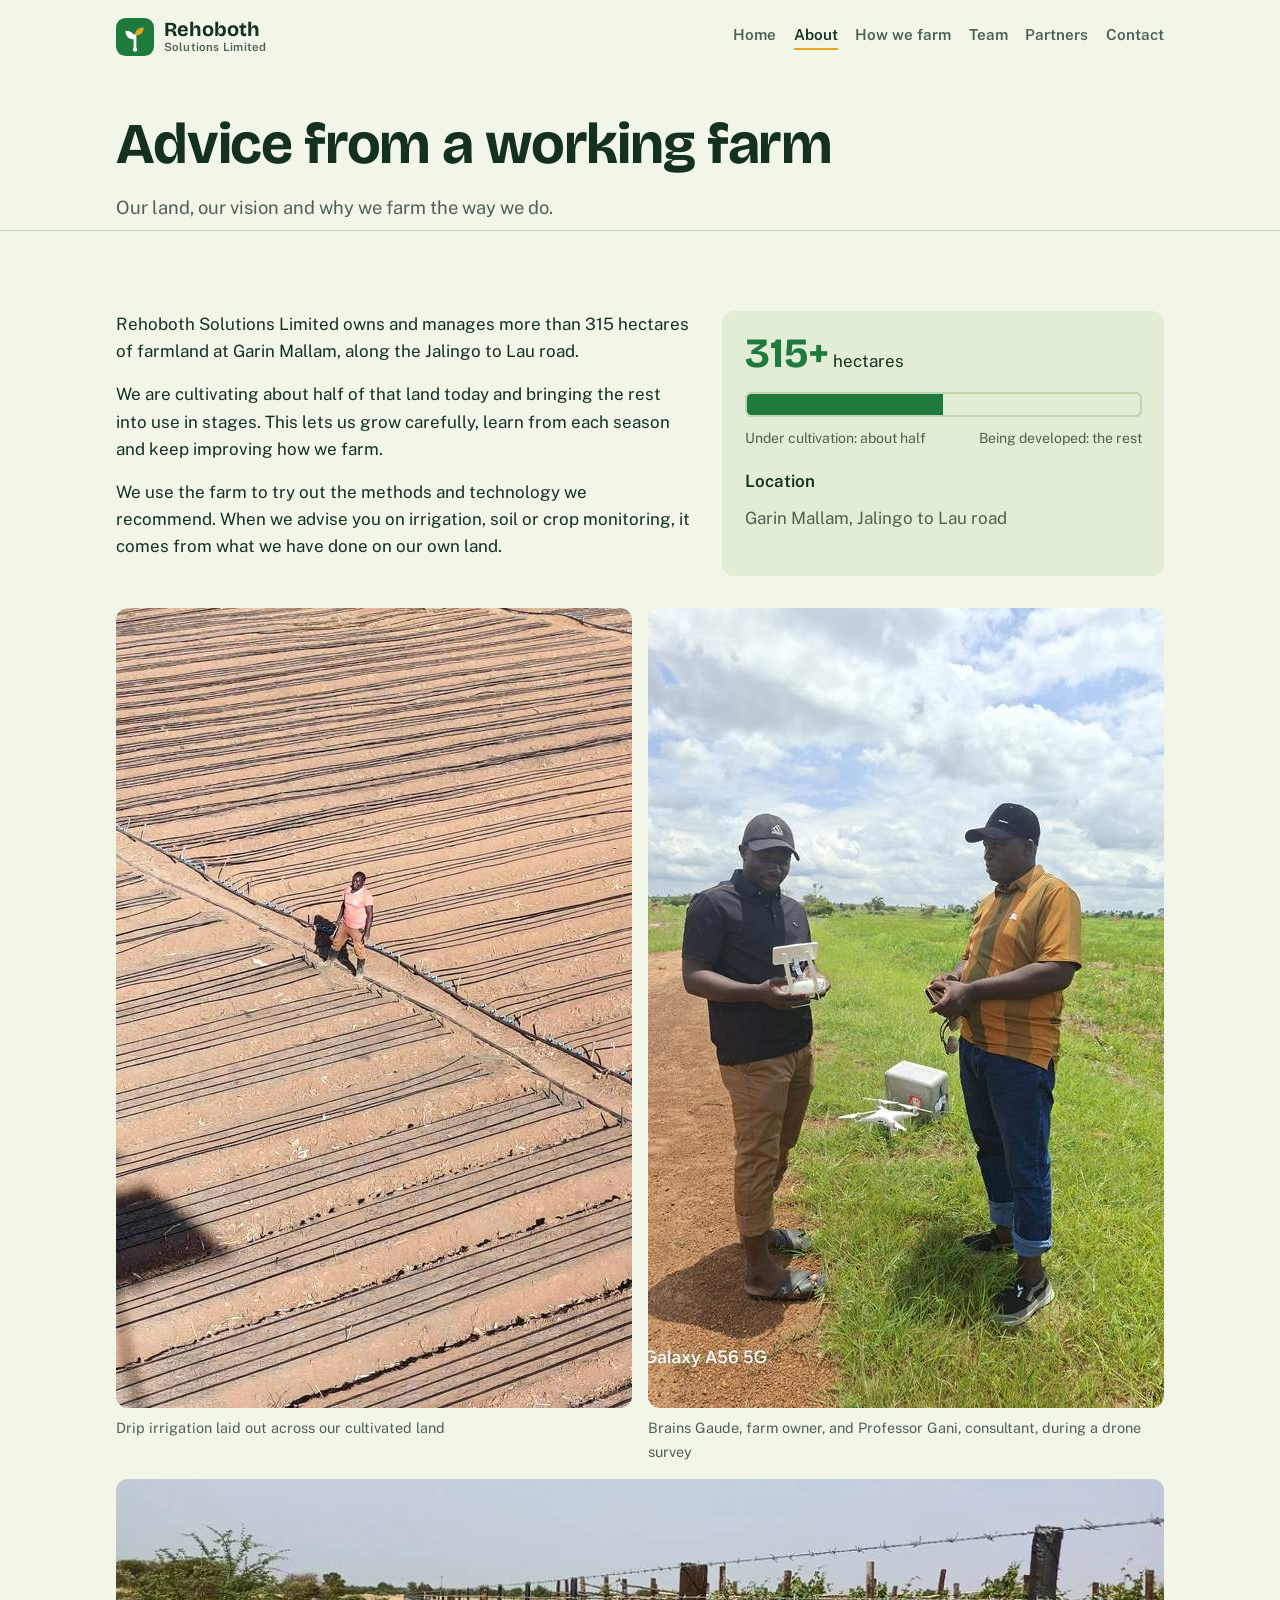
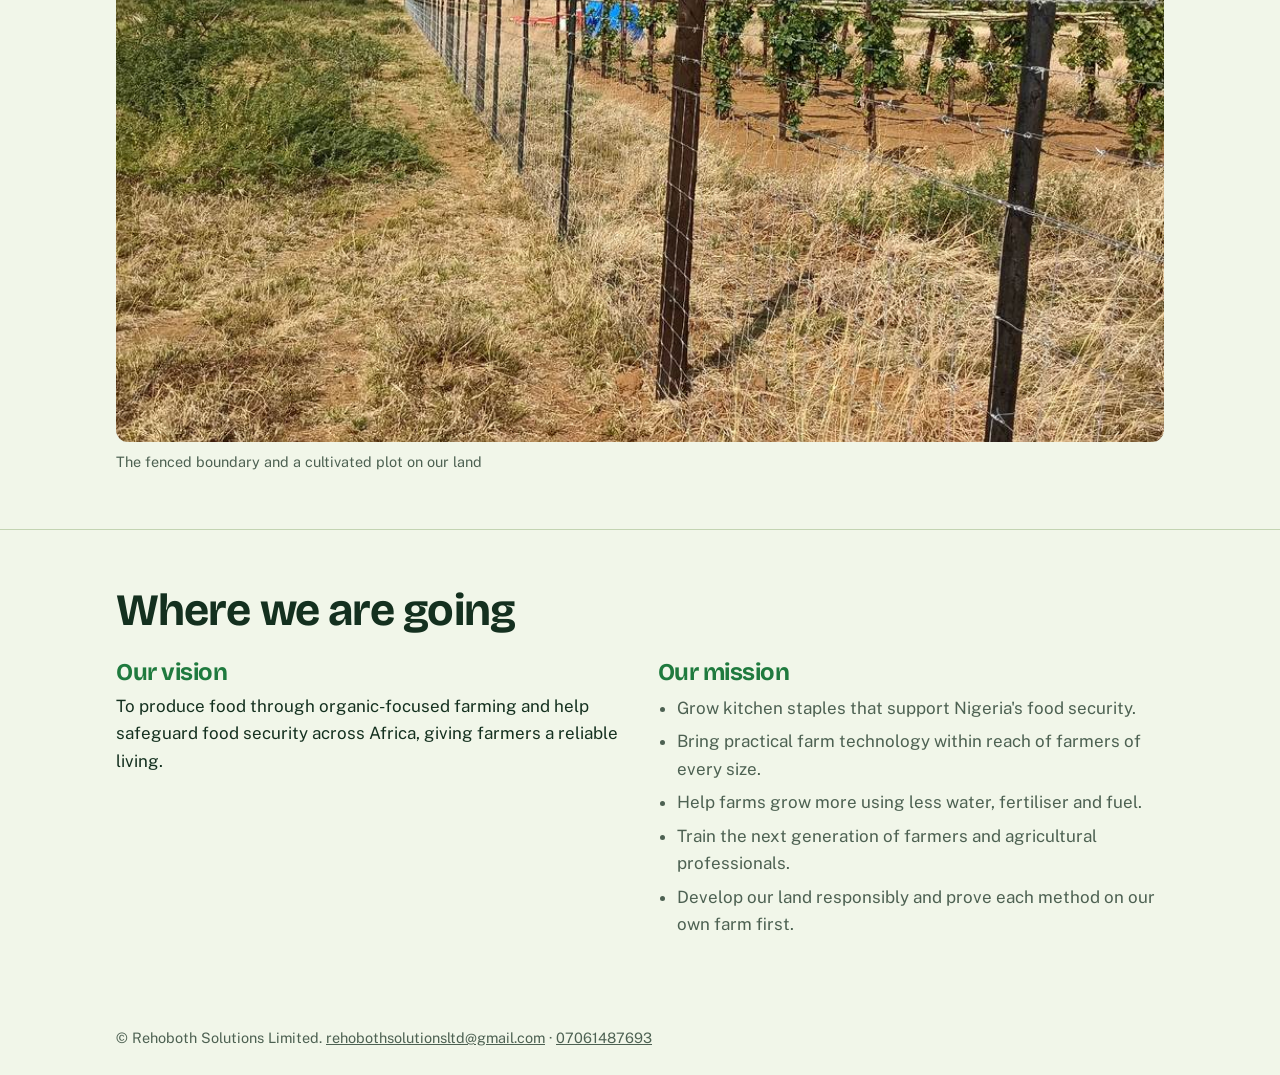
==== about.html @ 2851fd70 "Add files via upload" ====
<!DOCTYPE html>
<html lang="en">
<head>
<meta charset="utf-8">
<meta name="viewport" content="width=device-width, initial-scale=1, viewport-fit=cover">
<title>About | Rehoboth Solutions Limited</title>
<meta name="description" content="Our 315-hectare farm at Garin Mallam, Jalingo to Lau road, plus our vision and mission.">
<link rel="icon" href="images/favicon.svg" type="image/svg+xml">
<link rel="preconnect" href="https://fonts.googleapis.com">
<link rel="preconnect" href="https://fonts.gstatic.com" crossorigin>
<link href="https://fonts.googleapis.com/css2?family=Bricolage+Grotesque:wght@500;700&family=Public+Sans:wght@400;600&display=swap" rel="stylesheet">
<link rel="stylesheet" href="css/styles.css">
</head>
<body>
<div class="wrap"><header><a class="logo" href="index.html" aria-label="Rehoboth Solutions Limited home"><img src="images/logo.svg" width="38" height="38" alt=""><span>Rehoboth<small>Solutions Limited</small></span></a><nav aria-label="Main"><a href="index.html">Home</a><a href="about.html" aria-current="page">About</a><a href="how-we-farm.html">How we farm</a><a href="team.html">Team</a><a href="partners.html">Partners</a><a href="contact.html">Contact</a></nav></header></div>
<main>
<div class="wrap"><div class="pagehead"><h1>Advice from a working farm</h1><p>Our land, our vision and why we farm the way we do.</p></div></div>
<section><div class="wrap"><div class="about"><div><p>Rehoboth Solutions Limited owns and manages more than 315 hectares of farmland at Garin Mallam, along the Jalingo to Lau road.</p><p>We are cultivating about half of that land today and bringing the rest into use in stages. This lets us grow carefully, learn from each season and keep improving how we farm.</p><p>We use the farm to try out the methods and technology we recommend. When we advise you on irrigation, soil or crop monitoring, it comes from what we have done on our own land.</p></div>
<div class="land"><b>315+</b> hectares<div class="bar" role="img" aria-label="About half of the land is under cultivation"><i></i><i></i></div><small><span>Under cultivation: about half</span><span>Being developed: the rest</span></small><dl><dt>Location</dt><dd>Garin Mallam, Jalingo to Lau road</dd></dl></div></div>
<div class="photos"><figure><img src="images/aerial-drip-lines.jpg" width="600" height="800" loading="lazy" alt="Aerial view of drip irrigation lines across the farm with a worker standing between plots"><figcaption>Drip irrigation laid out across our cultivated land</figcaption></figure>
<figure><img src="images/drone-survey.jpg" width="600" height="800" loading="lazy" alt="Brains Gaude and Professor Gani standing in a field with a survey drone and its controller"><figcaption>Brains Gaude, farm owner, and Professor Gani, consultant, during a drone survey</figcaption></figure>
<figure class="wide"><img src="images/fenced-boundary.jpg" width="1000" height="563" loading="lazy" alt="Fenced boundary of the farm with a cultivated plot behind it"><figcaption>The fenced boundary and a cultivated plot on our land</figcaption></figure></div></div></section>
<section><div class="wrap"><h2>Where we are going</h2><div class="vm"><div><h3>Our vision</h3><p>To produce food through organic-focused farming and help safeguard food security across Africa, giving farmers a reliable living.</p></div><div><h3>Our mission</h3><ul><li>Grow kitchen staples that support Nigeria's food security.</li><li>Bring practical farm technology within reach of farmers of every size.</li><li>Help farms grow more using less water, fertiliser and fuel.</li><li>Train the next generation of farmers and agricultural professionals.</li><li>Develop our land responsibly and prove each method on our own farm first.</li></ul></div></div></div></section>

</main>
<div class="wrap"><footer>&copy; Rehoboth Solutions Limited. <a href="mailto:rehobothsolutionsltd@gmail.com">rehobothsolutionsltd@gmail.com</a> &middot; <a href="tel:07061487693">07061487693</a></footer></div>
<script src="js/main.js"></script>
</body>
</html>
---- css/styles.css ----
:root{--bg:#F1F6E9;--ink:#14301F;--mute:#4D6152;--leaf:#1F7A3E;--leaf-ink:#fff;--barley:#E3A81F;--tech:#1B8A9A;--panel:#E2EDD6;--line:#C3D4B2;
box-sizing:border-box;padding-top:env(safe-area-inset-top,0px);padding-bottom:env(safe-area-inset-bottom,0px)}
@media (prefers-color-scheme:dark){:root:not([data-theme="light"]){--bg:#101C15;--ink:#E7F0DF;--mute:#A5B8A0;--leaf:#6FCB7F;--leaf-ink:#0B1D10;--barley:#F0BC3E;--tech:#4FC3D1;--panel:#192A20;--line:#2A4132}}
:root[data-theme="dark"]{--bg:#101C15;--ink:#E7F0DF;--mute:#A5B8A0;--leaf:#6FCB7F;--leaf-ink:#0B1D10;--barley:#F0BC3E;--tech:#4FC3D1;--panel:#192A20;--line:#2A4132}
html{scroll-padding-top:env(safe-area-inset-top,0px);scroll-behavior:smooth}
*,*::before,*::after{box-sizing:border-box}
body{margin:0;background:var(--bg);color:var(--ink);font:400 1.0625rem/1.6 "Public Sans",system-ui,sans-serif}
h1,h2,h3{font-family:"Bricolage Grotesque","Public Sans",system-ui,sans-serif;line-height:1.1;margin:0;letter-spacing:-.02em}
a{color:inherit}
:focus-visible{outline:3px solid var(--barley);outline-offset:3px}
.wrap{max-width:68rem;margin:0 auto;padding:0 1.25rem}
header{display:flex;flex-wrap:wrap;justify-content:space-between;align-items:center;gap:.6rem 1.5rem;padding:1.1rem 0}nav{display:flex;flex-wrap:wrap;gap:.3rem 1.1rem}
.logo{display:flex;align-items:center;gap:.6rem;font:700 1.25rem/1.05 "Bricolage Grotesque",sans-serif;text-decoration:none}.logo svg{width:2.4rem;height:2.4rem;flex:none}.logo small{display:block;font:600 .72rem "Public Sans",sans-serif;color:var(--mute);letter-spacing:.02em}
nav a{text-decoration:none;color:var(--mute);font-weight:600;font-size:.95rem}
nav a:hover{color:var(--ink)}
.hero{display:grid;gap:2rem;padding:2rem 0 3.5rem;align-items:center}
.hero h1{font-size:clamp(2.4rem,7vw,4.4rem);font-weight:700;max-width:14ch}
.hero p{max-width:34rem;color:var(--mute);font-size:1.15rem;margin:1.2rem 0 1.8rem}
.btn{display:inline-block;background:var(--leaf);color:var(--leaf-ink);padding:.85rem 1.5rem;border-radius:.5rem;font-weight:600;text-decoration:none}
.btn.alt{background:none;color:var(--ink);border:2px solid var(--line);margin-left:.6rem}
.field{width:100%;height:auto;display:block;border-radius:.75rem;background:var(--panel)}
.row{fill:none;stroke:var(--leaf);stroke-width:2;stroke-linecap:round;stroke-dasharray:420;stroke-dashoffset:420;animation:grow 1.6s ease-out forwards}
.row:nth-child(2){animation-delay:.1s}.row:nth-child(3){animation-delay:.2s}.row:nth-child(4){animation-delay:.3s}.row:nth-child(5){animation-delay:.4s}.row:nth-child(6){animation-delay:.5s}.row:nth-child(7){animation-delay:.6s}
@keyframes grow{to{stroke-dashoffset:0}}
.node{fill:var(--tech);opacity:0;animation:pop .5s 1.5s forwards}
@keyframes pop{to{opacity:1}}
@media (prefers-reduced-motion:reduce){.row{animation:none;stroke-dashoffset:0}.node{animation:none;opacity:1}}
section{padding:3.5rem 0;border-top:1px solid var(--line)}
section>.wrap>h2{font-size:clamp(1.8rem,4.5vw,2.8rem);max-width:20ch}
.lead{color:var(--mute);max-width:36rem;margin:.8rem 0 2rem}
.svc{display:grid;gap:0}
.svc div{padding:1.4rem 0;border-top:1px solid var(--line);display:grid;gap:.3rem}
.svc div:first-child{border-top:0}
.svc h3{font-size:1.35rem}
.svc p{margin:0;color:var(--mute);max-width:38rem}
ol{list-style:none;margin:2rem 0 0;padding:0;display:grid;gap:1.2rem;counter-reset:s}
ol li{counter-increment:s;padding-left:3rem;position:relative}
ol li::before{content:counter(s);position:absolute;left:0;top:0;width:2.1rem;height:2.1rem;border-radius:50%;background:var(--barley);color:#1D2B22;font:700 1rem "Bricolage Grotesque",sans-serif;display:grid;place-items:center}
ol strong{display:block;font-family:"Bricolage Grotesque",sans-serif;font-size:1.2rem}
ol span{color:var(--mute)}
.contact{background:var(--panel)}
form{display:grid;gap:1rem;max-width:32rem;margin-top:1.5rem}
label{display:grid;gap:.35rem;font-weight:600;font-size:.95rem}
input,textarea{font:inherit;padding:.75rem;border:2px solid var(--line);border-radius:.5rem;background:var(--bg);color:var(--ink)}
textarea{min-height:7rem;resize:vertical}
button.btn{border:0;font:inherit;font-weight:600;cursor:pointer;justify-self:start}
.about{display:grid;gap:2rem;margin-top:1.5rem}
.about p{margin:0 0 1rem;max-width:38rem}
.land{background:var(--panel);border-radius:.75rem;padding:1.4rem}
.land b{font:700 2.6rem/1 "Bricolage Grotesque",sans-serif;color:var(--leaf)}
.land .bar{display:flex;height:1.6rem;border-radius:.4rem;overflow:hidden;margin:1rem 0 .6rem;border:2px solid var(--line)}
.land .bar i{flex:1}.land .bar i:first-child{background:var(--leaf)}
.land small{display:flex;justify-content:space-between;color:var(--mute);font-size:.88rem;gap:1rem}
.land dl{margin:1.2rem 0 0;display:grid;gap:.6rem}.land dt{font-weight:600}.land dd{margin:0;color:var(--mute)}
.vm{display:grid;gap:2.2rem;margin-top:1.5rem}
.vm h3{font-size:1.5rem;margin-bottom:.5rem;color:var(--leaf)}
.vm p{margin:0;max-width:34rem}
.vm ul{margin:.6rem 0 0;padding-left:1.2rem;color:var(--mute)}
.vm li{margin-bottom:.4rem}
.partners{display:grid;gap:1rem;margin-top:1.5rem}
.partners div{border-left:4px solid var(--barley);padding-left:1rem}
.partners h3{font-size:1.25rem}.partners p{margin:.3rem 0 0;color:var(--mute);max-width:34rem}
.photo{aspect-ratio:4/5;object-fit:cover}
.photos{display:grid;grid-template-columns:1fr 1fr;gap:1rem;margin-top:2rem}
.photos figure{margin:0}.photos img{width:100%;aspect-ratio:3/4;object-fit:cover;border-radius:.75rem;display:block}
.photos figure.wide{grid-column:1/-1}.photos figure.wide img{aspect-ratio:16/9}
.photos figcaption{color:var(--mute);font-size:.9rem;margin-top:.5rem}
.pills{list-style:none;margin:1rem 0 0;padding:0;display:flex;flex-wrap:wrap;gap:.6rem}
.pills li{border:2px solid var(--line);border-radius:2rem;padding:.45rem 1rem;font-weight:600}
.sub{font-size:1.25rem;margin-top:2.4rem}
footer{padding:1.6rem 0;color:var(--mute);font-size:.9rem}
@media(min-width:56rem){.about{grid-template-columns:1.3fr 1fr}.vm{grid-template-columns:1fr 1fr}.partners{grid-template-columns:repeat(3,1fr)}.partners.four{grid-template-columns:repeat(2,1fr)}.hero{grid-template-columns:1.1fr 1fr}.svc div{grid-template-columns:16rem 1fr;gap:2rem}ol{grid-template-columns:repeat(4,1fr)}}
nav a[aria-current=page]{color:var(--ink);border-bottom:2px solid var(--barley)}
.pagehead{padding:2.5rem 0 .5rem}.pagehead h1{font-size:clamp(2.2rem,6vw,3.6rem)}
.pagehead p{color:var(--mute);max-width:38rem;font-size:1.15rem;margin:1rem 0 0}
.facts{margin:1.5rem 0 0;display:grid;gap:.4rem}.facts a{font-weight:600}
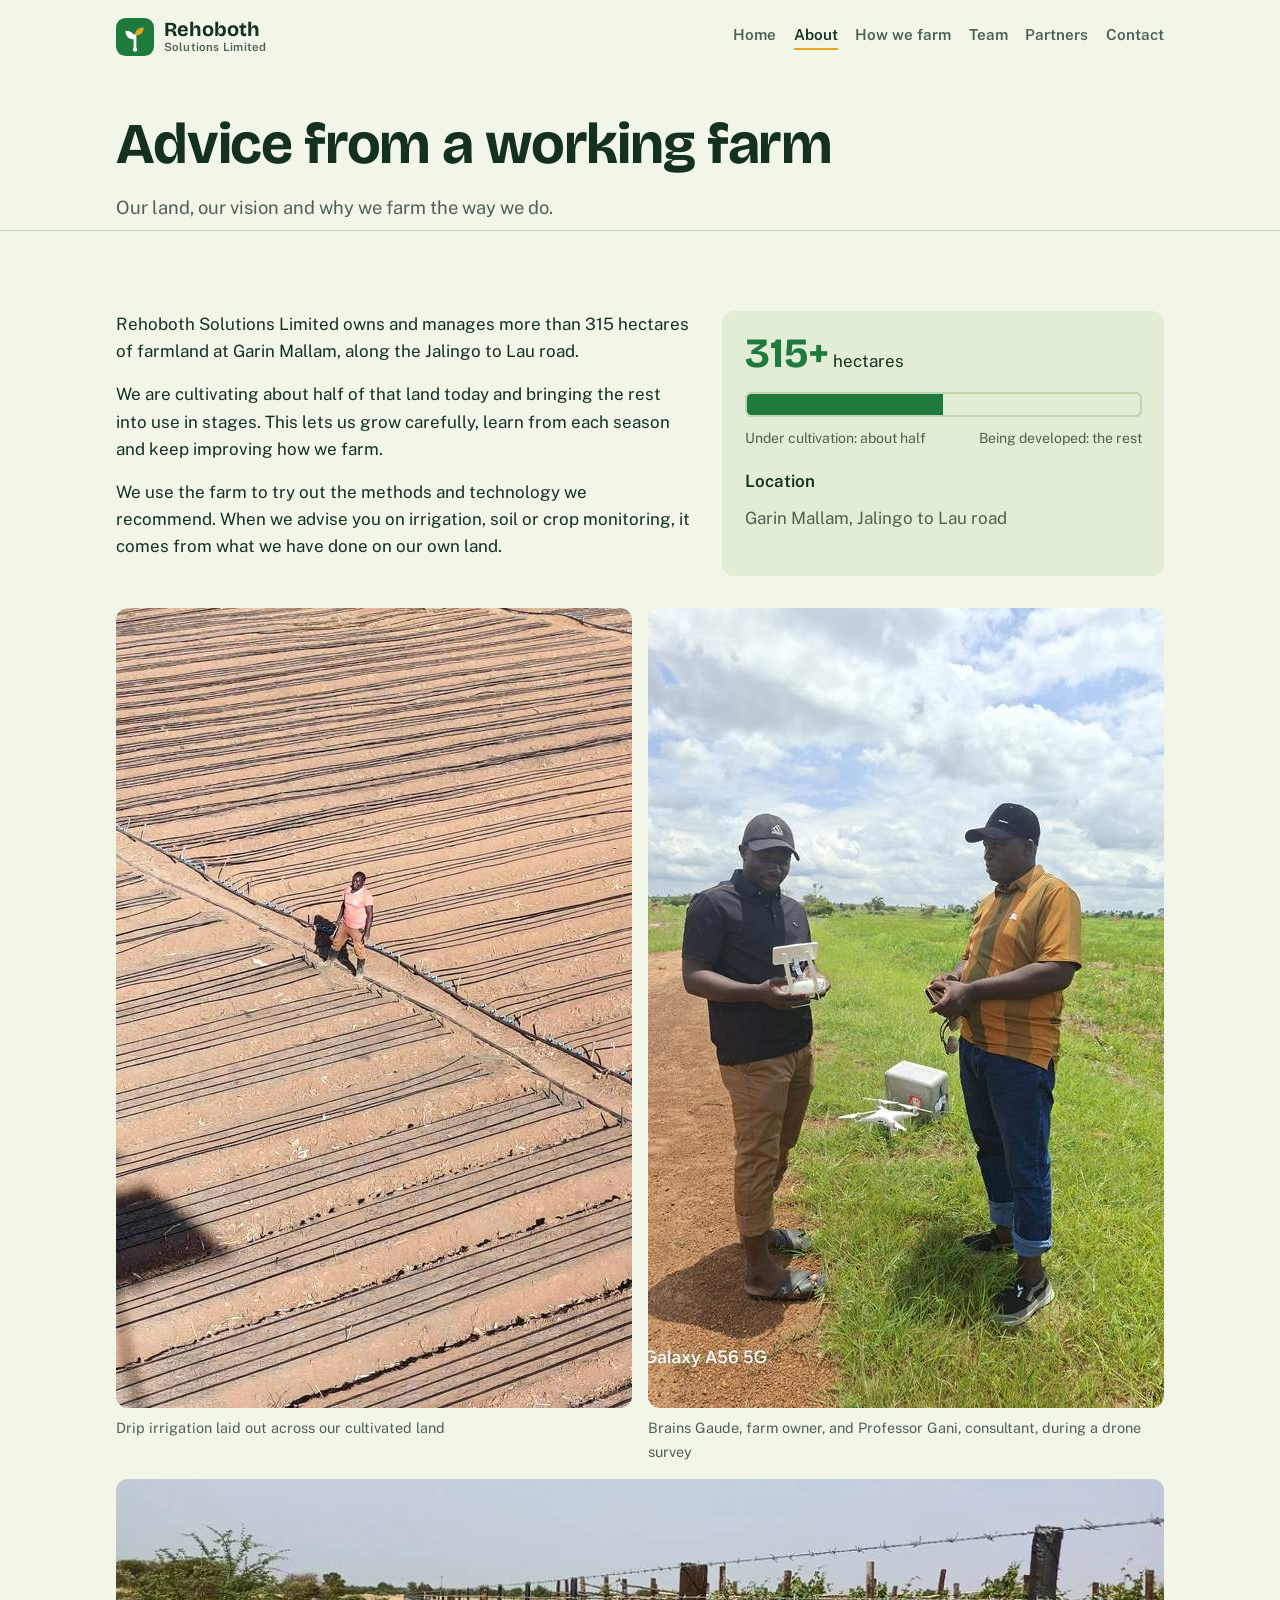
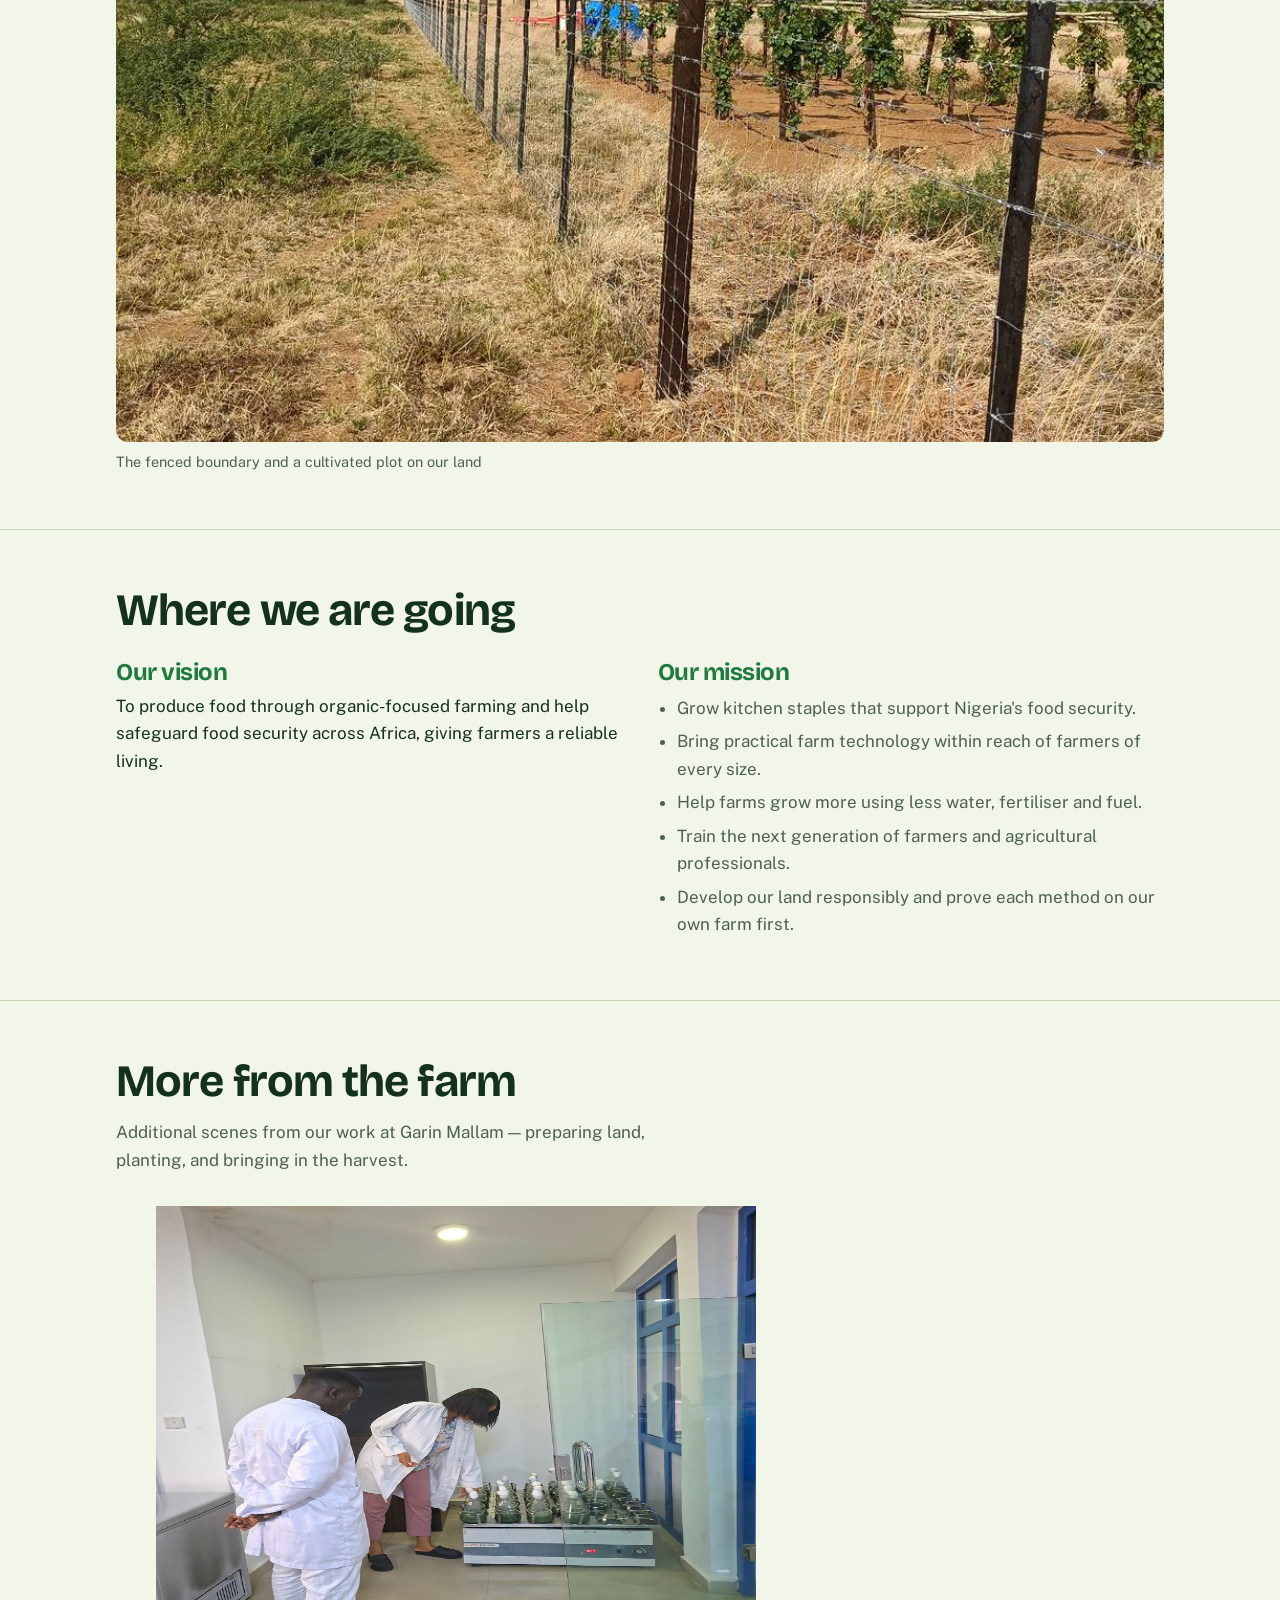
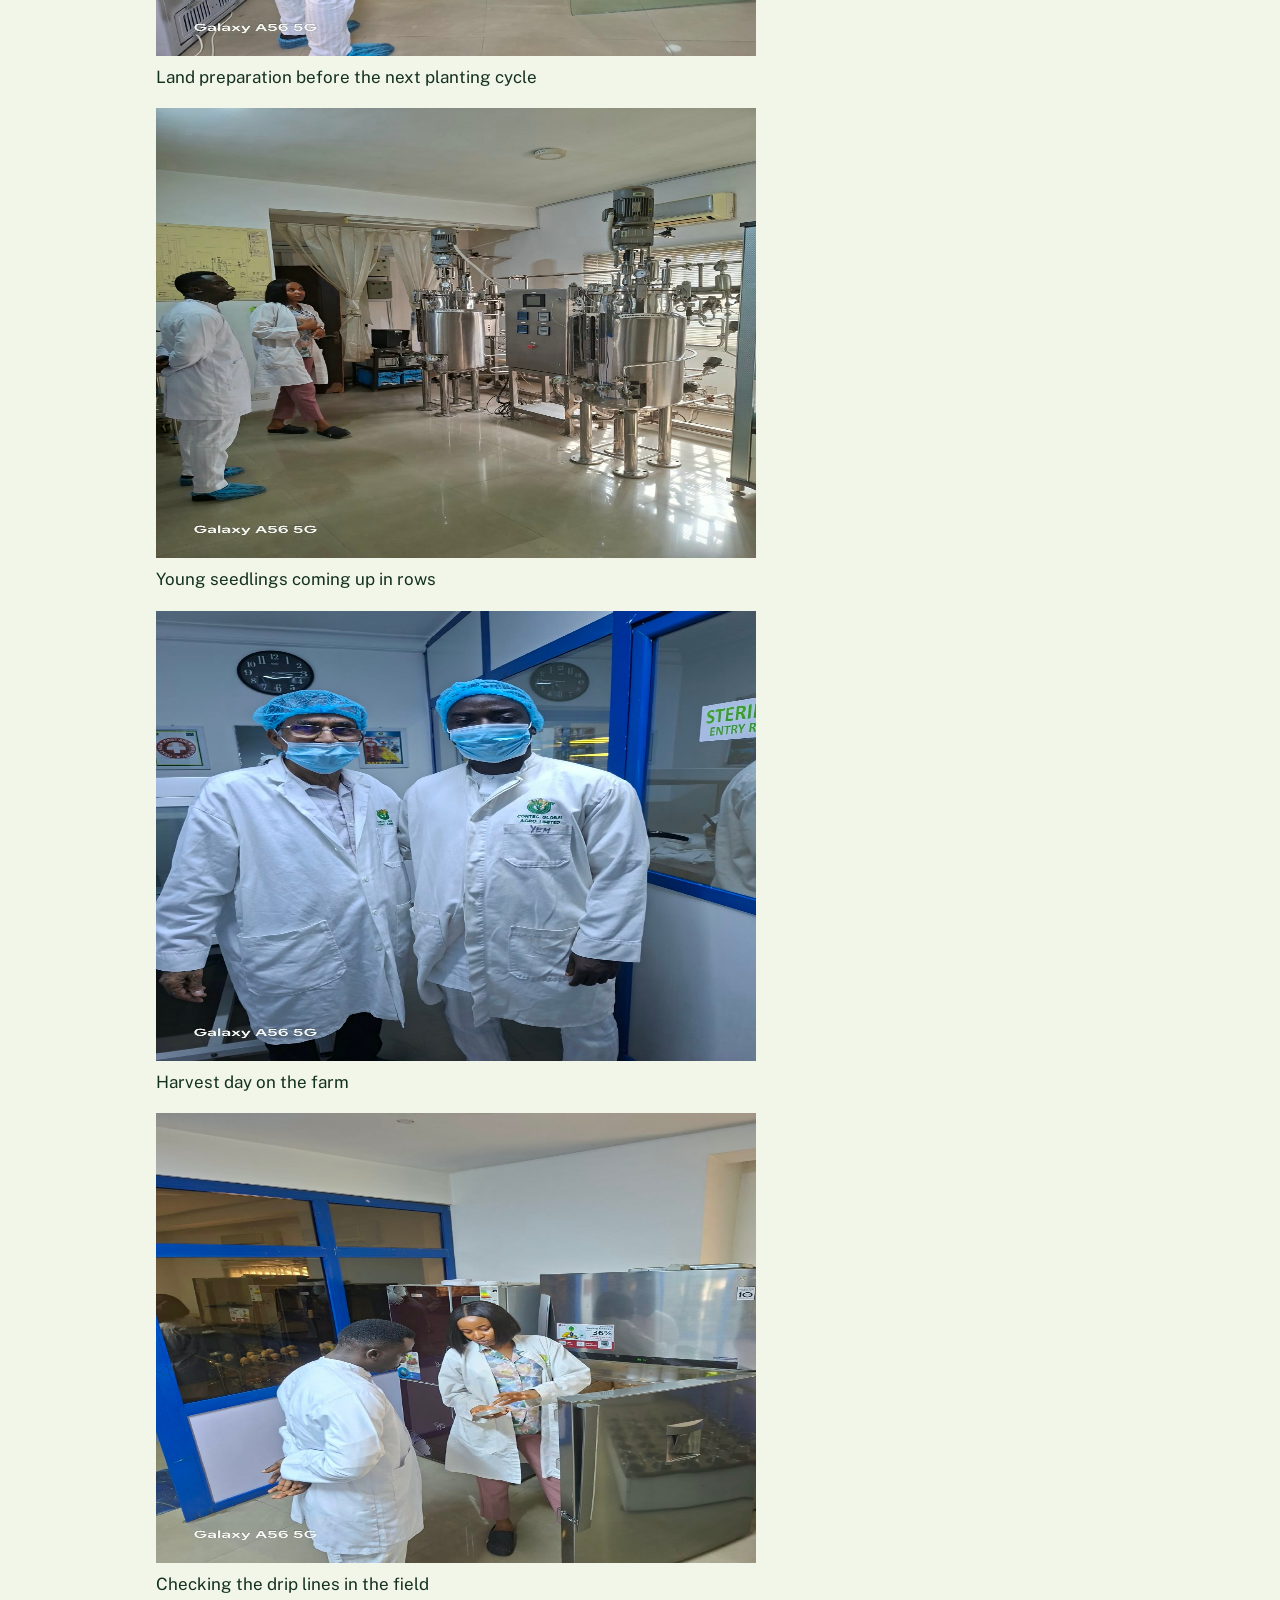
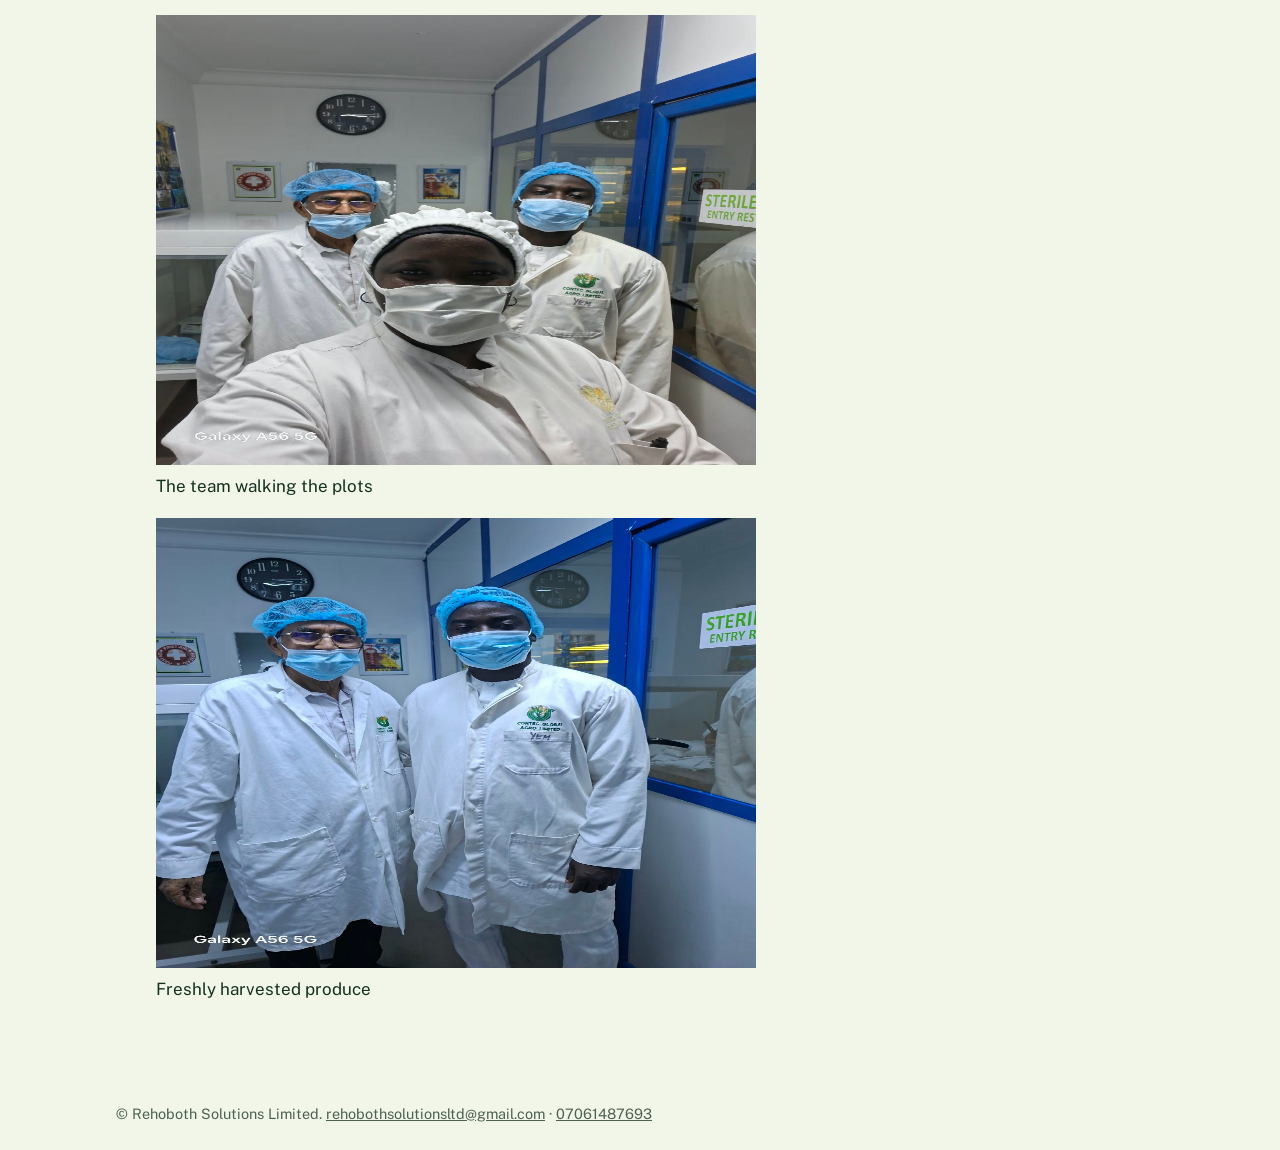
==== commit 65e30214: "Update about.html" ====
--- a/about.html
+++ b/about.html
@@ -12,18 +12,139 @@
 <link rel="stylesheet" href="css/styles.css">
 </head>
 <body>
-<div class="wrap"><header><a class="logo" href="index.html" aria-label="Rehoboth Solutions Limited home"><img src="images/logo.svg" width="38" height="38" alt=""><span>Rehoboth<small>Solutions Limited</small></span></a><nav aria-label="Main"><a href="index.html">Home</a><a href="about.html" aria-current="page">About</a><a href="how-we-farm.html">How we farm</a><a href="team.html">Team</a><a href="partners.html">Partners</a><a href="contact.html">Contact</a></nav></header></div>
+<div class="wrap">
+  <header>
+    <a class="logo" href="index.html" aria-label="Rehoboth Solutions Limited home">
+      <img src="images/logo.svg" width="38" height="38" alt="">
+      <span>Rehoboth<small>Solutions Limited</small></span>
+    </a>
+    <nav aria-label="Main">
+      <a href="index.html">Home</a>
+      <a href="about.html" aria-current="page">About</a>
+      <a href="how-we-farm.html">How we farm</a>
+      <a href="team.html">Team</a>
+      <a href="partners.html">Partners</a>
+      <a href="contact.html">Contact</a>
+    </nav>
+  </header>
+</div>
+
 <main>
-<div class="wrap"><div class="pagehead"><h1>Advice from a working farm</h1><p>Our land, our vision and why we farm the way we do.</p></div></div>
-<section><div class="wrap"><div class="about"><div><p>Rehoboth Solutions Limited owns and manages more than 315 hectares of farmland at Garin Mallam, along the Jalingo to Lau road.</p><p>We are cultivating about half of that land today and bringing the rest into use in stages. This lets us grow carefully, learn from each season and keep improving how we farm.</p><p>We use the farm to try out the methods and technology we recommend. When we advise you on irrigation, soil or crop monitoring, it comes from what we have done on our own land.</p></div>
-<div class="land"><b>315+</b> hectares<div class="bar" role="img" aria-label="About half of the land is under cultivation"><i></i><i></i></div><small><span>Under cultivation: about half</span><span>Being developed: the rest</span></small><dl><dt>Location</dt><dd>Garin Mallam, Jalingo to Lau road</dd></dl></div></div>
-<div class="photos"><figure><img src="images/aerial-drip-lines.jpg" width="600" height="800" loading="lazy" alt="Aerial view of drip irrigation lines across the farm with a worker standing between plots"><figcaption>Drip irrigation laid out across our cultivated land</figcaption></figure>
-<figure><img src="images/drone-survey.jpg" width="600" height="800" loading="lazy" alt="Brains Gaude and Professor Gani standing in a field with a survey drone and its controller"><figcaption>Brains Gaude, farm owner, and Professor Gani, consultant, during a drone survey</figcaption></figure>
-<figure class="wide"><img src="images/fenced-boundary.jpg" width="1000" height="563" loading="lazy" alt="Fenced boundary of the farm with a cultivated plot behind it"><figcaption>The fenced boundary and a cultivated plot on our land</figcaption></figure></div></div></section>
-<section><div class="wrap"><h2>Where we are going</h2><div class="vm"><div><h3>Our vision</h3><p>To produce food through organic-focused farming and help safeguard food security across Africa, giving farmers a reliable living.</p></div><div><h3>Our mission</h3><ul><li>Grow kitchen staples that support Nigeria's food security.</li><li>Bring practical farm technology within reach of farmers of every size.</li><li>Help farms grow more using less water, fertiliser and fuel.</li><li>Train the next generation of farmers and agricultural professionals.</li><li>Develop our land responsibly and prove each method on our own farm first.</li></ul></div></div></div></section>
+  <div class="wrap">
+    <div class="pagehead">
+      <h1>Advice from a working farm</h1>
+      <p>Our land, our vision and why we farm the way we do.</p>
+    </div>
+  </div>
 
+  <section>
+    <div class="wrap">
+      <div class="about">
+        <div>
+          <p>Rehoboth Solutions Limited owns and manages more than 315 hectares of farmland at Garin Mallam, along the Jalingo to Lau road.</p>
+          <p>We are cultivating about half of that land today and bringing the rest into use in stages. This lets us grow carefully, learn from each season and keep improving how we farm.</p>
+          <p>We use the farm to try out the methods and technology we recommend. When we advise you on irrigation, soil or crop monitoring, it comes from what we have done on our own land.</p>
+        </div>
+        <div class="land">
+          <b>315+</b> hectares
+          <div class="bar" role="img" aria-label="About half of the land is under cultivation">
+            <i></i><i></i>
+          </div>
+          <small>
+            <span>Under cultivation: about half</span>
+            <span>Being developed: the rest</span>
+          </small>
+          <dl>
+            <dt>Location</dt>
+            <dd>Garin Mallam, Jalingo to Lau road</dd>
+          </dl>
+        </div>
+      </div>
+
+      <!-- ORIGINAL TOP PHOTO GRID – kept exactly as it was -->
+      <div class="photos">
+        <figure>
+          <img src="images/aerial-drip-lines.jpg" width="600" height="800" loading="lazy" alt="Aerial view of drip irrigation lines across the farm with a worker standing between plots">
+          <figcaption>Drip irrigation laid out across our cultivated land</figcaption>
+        </figure>
+        <figure>
+          <img src="images/drone-survey.jpg" width="600" height="800" loading="lazy" alt="Brains Gaude and Professor Gani standing in a field with a survey drone and its controller">
+          <figcaption>Brains Gaude, farm owner, and Professor Gani, consultant, during a drone survey</figcaption>
+        </figure>
+        <figure class="wide">
+          <img src="images/fenced-boundary.jpg" width="1000" height="563" loading="lazy" alt="Fenced boundary of the farm with a cultivated plot behind it">
+          <figcaption>The fenced boundary and a cultivated plot on our land</figcaption>
+        </figure>
+      </div>
+    </div>
+  </section>
+
+  <section>
+    <div class="wrap">
+      <h2>Where we are going</h2>
+      <div class="vm">
+        <div>
+          <h3>Our vision</h3>
+          <p>To produce food through organic-focused farming and help safeguard food security across Africa, giving farmers a reliable living.</p>
+        </div>
+        <div>
+          <h3>Our mission</h3>
+          <ul>
+            <li>Grow kitchen staples that support Nigeria's food security.</li>
+            <li>Bring practical farm technology within reach of farmers of every size.</li>
+            <li>Help farms grow more using less water, fertiliser and fuel.</li>
+            <li>Train the next generation of farmers and agricultural professionals.</li>
+            <li>Develop our land responsibly and prove each method on our own farm first.</li>
+          </ul>
+        </div>
+      </div>
+    </div>
+  </section>
+
+  <!-- NEW SEPARATE IMAGE SECTION – lower part of the page -->
+  <section>
+    <div class="wrap">
+      <h2>More from the farm</h2>
+      <p class="lead">Additional scenes from our work at Garin Mallam — preparing land, planting, and bringing in the harvest.</p>
+
+      <div class="gallery">
+        <figure>
+          <img src="images/1.jpeg" width="600" height="450" loading="lazy" alt="Tractor preparing soil ahead of planting on the farm">
+          <figcaption>Land preparation before the next planting cycle</figcaption>
+        </figure>
+        <figure>
+          <img src="images/2.jpeg" width="600" height="450" loading="lazy" alt="Rows of young seedlings emerging in a cultivated field">
+          <figcaption>Young seedlings coming up in rows</figcaption>
+        </figure>
+        <figure>
+          <img src="images/3.jpeg" width="600" height="450" loading="lazy" alt="Farm workers harvesting produce into crates">
+          <figcaption>Harvest day on the farm</figcaption>
+        </figure>
+        <figure>
+          <img src="images/4.jpeg" width="600" height="450" loading="lazy" alt="Farmer inspecting drip irrigation lines in the field">
+          <figcaption>Checking the drip lines in the field</figcaption>
+        </figure>
+        <figure>
+          <img src="images/5.jpeg" width="600" height="450" loading="lazy" alt="Farm team walking through a cultivated plot">
+          <figcaption>The team walking the plots</figcaption>
+        </figure>
+        <figure>
+          <img src="images/3.jpeg" width="600" height="450" loading="lazy" alt="Freshly harvested produce sorted into baskets">
+          <figcaption>Freshly harvested produce</figcaption>
+        </figure>
+      </div>
+    </div>
+  </section>
 </main>
-<div class="wrap"><footer>&copy; Rehoboth Solutions Limited. <a href="mailto:rehobothsolutionsltd@gmail.com">rehobothsolutionsltd@gmail.com</a> &middot; <a href="tel:07061487693">07061487693</a></footer></div>
+
+<div class="wrap">
+  <footer>
+    &copy; Rehoboth Solutions Limited.
+    <a href="mailto:rehobothsolutionsltd@gmail.com">rehobothsolutionsltd@gmail.com</a> &middot;
+    <a href="tel:07061487693">07061487693</a>
+  </footer>
+</div>
+
 <script src="js/main.js"></script>
 </body>
 </html>
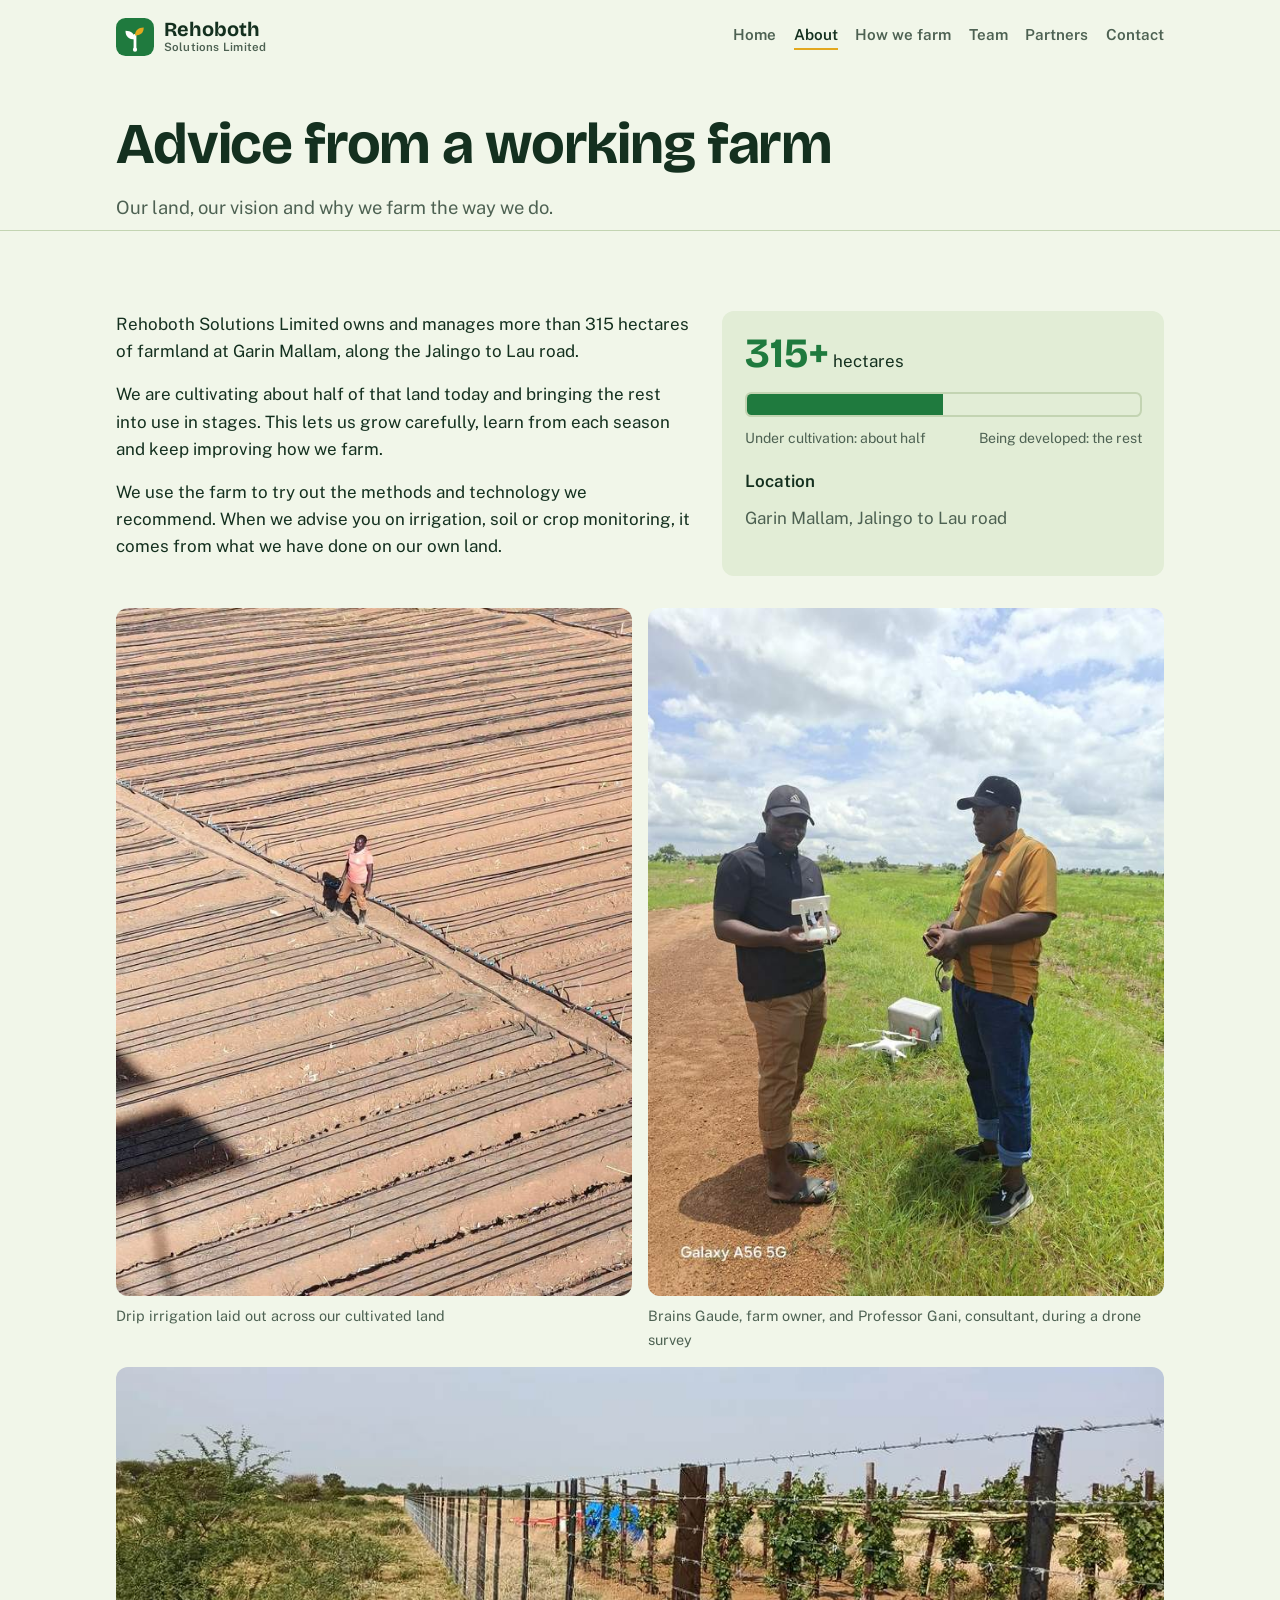
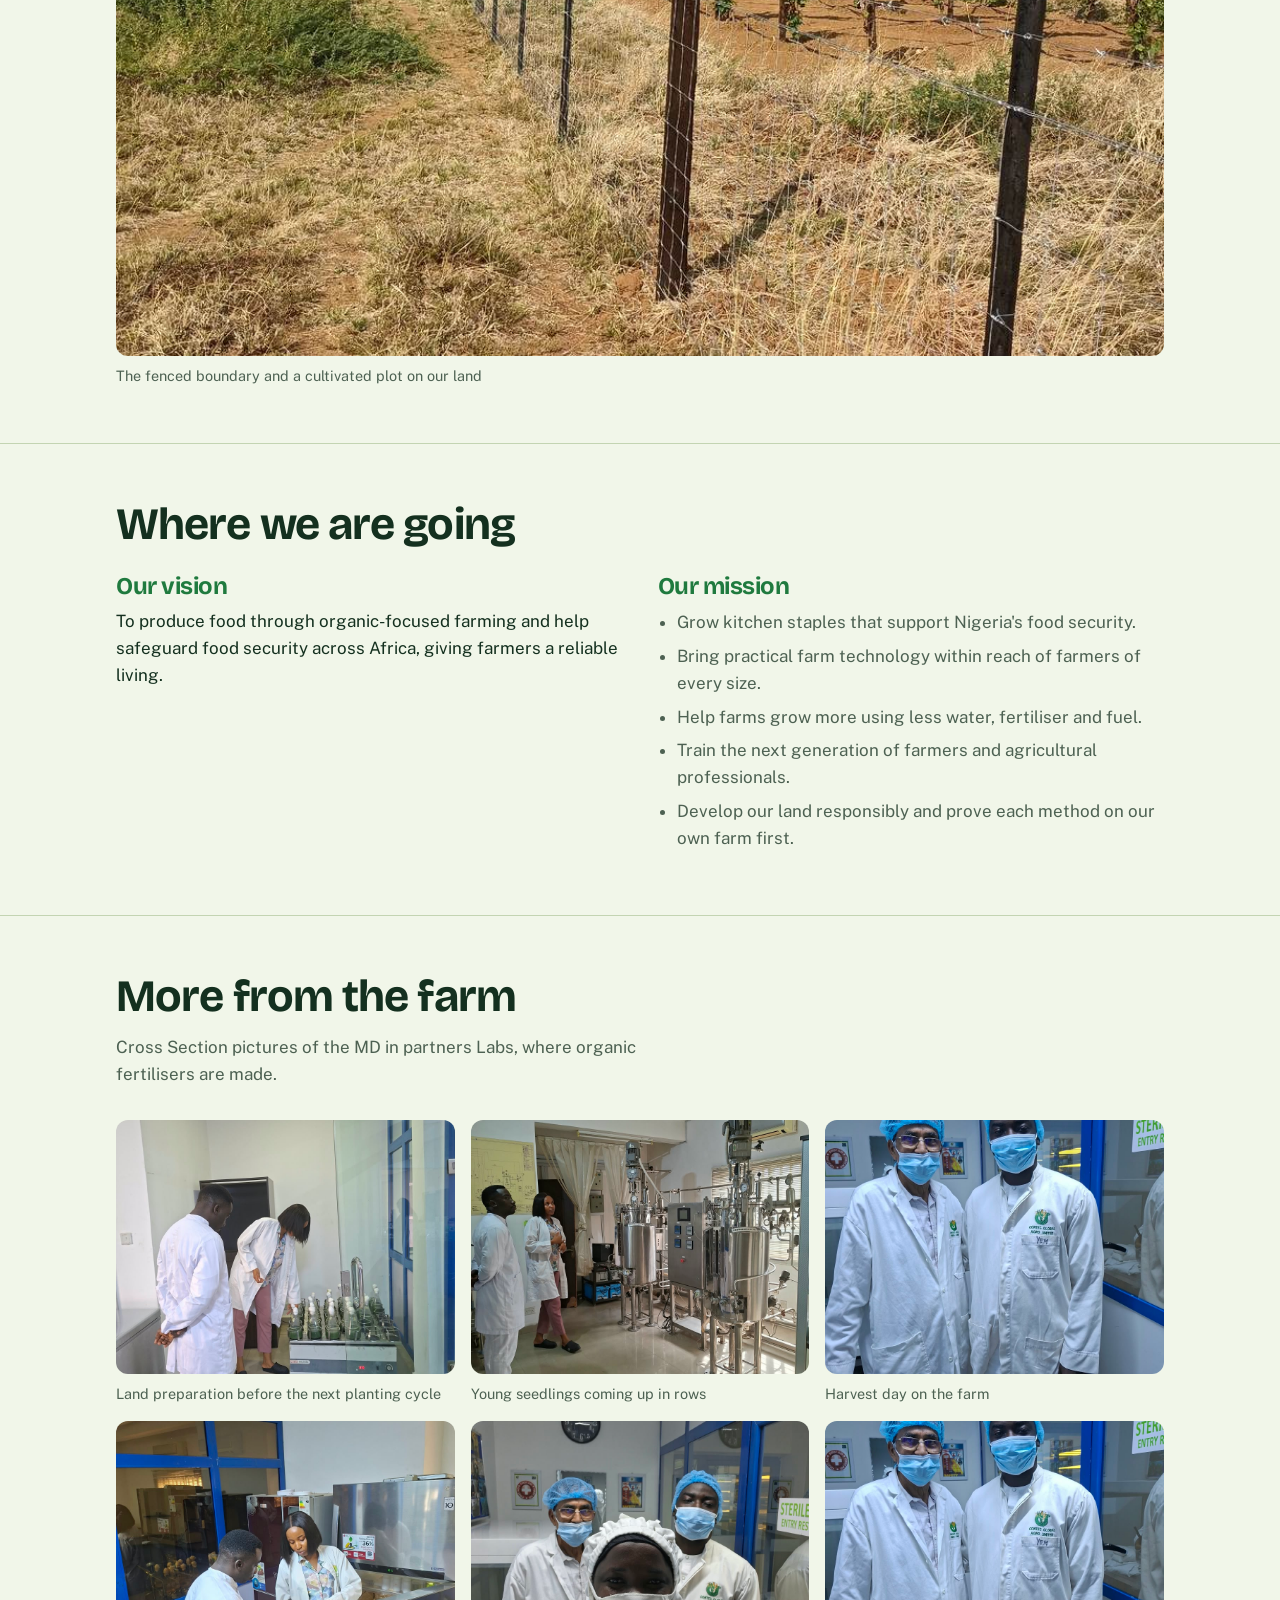
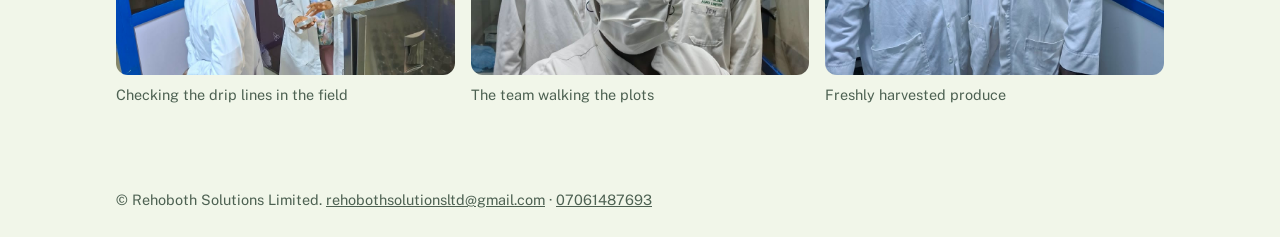
==== commit 50222dc3: "Update description in the image section of about.html" ====
--- a/about.html
+++ b/about.html
@@ -105,7 +105,7 @@
   <section>
     <div class="wrap">
       <h2>More from the farm</h2>
-      <p class="lead">Additional scenes from our work at Garin Mallam — preparing land, planting, and bringing in the harvest.</p>
+      <p class="lead">Cross Section pictures of the MD in partners Labs, where organic fertilisers are made.</p>
 
       <div class="gallery">
         <figure>
--- a/css/styles.css
+++ b/css/styles.css
@@ -1,76 +1,515 @@
-:root{--bg:#F1F6E9;--ink:#14301F;--mute:#4D6152;--leaf:#1F7A3E;--leaf-ink:#fff;--barley:#E3A81F;--tech:#1B8A9A;--panel:#E2EDD6;--line:#C3D4B2;
-box-sizing:border-box;padding-top:env(safe-area-inset-top,0px);padding-bottom:env(safe-area-inset-bottom,0px)}
-@media (prefers-color-scheme:dark){:root:not([data-theme="light"]){--bg:#101C15;--ink:#E7F0DF;--mute:#A5B8A0;--leaf:#6FCB7F;--leaf-ink:#0B1D10;--barley:#F0BC3E;--tech:#4FC3D1;--panel:#192A20;--line:#2A4132}}
-:root[data-theme="dark"]{--bg:#101C15;--ink:#E7F0DF;--mute:#A5B8A0;--leaf:#6FCB7F;--leaf-ink:#0B1D10;--barley:#F0BC3E;--tech:#4FC3D1;--panel:#192A20;--line:#2A4132}
-html{scroll-padding-top:env(safe-area-inset-top,0px);scroll-behavior:smooth}
-*,*::before,*::after{box-sizing:border-box}
-body{margin:0;background:var(--bg);color:var(--ink);font:400 1.0625rem/1.6 "Public Sans",system-ui,sans-serif}
-h1,h2,h3{font-family:"Bricolage Grotesque","Public Sans",system-ui,sans-serif;line-height:1.1;margin:0;letter-spacing:-.02em}
-a{color:inherit}
-:focus-visible{outline:3px solid var(--barley);outline-offset:3px}
-.wrap{max-width:68rem;margin:0 auto;padding:0 1.25rem}
-header{display:flex;flex-wrap:wrap;justify-content:space-between;align-items:center;gap:.6rem 1.5rem;padding:1.1rem 0}nav{display:flex;flex-wrap:wrap;gap:.3rem 1.1rem}
-.logo{display:flex;align-items:center;gap:.6rem;font:700 1.25rem/1.05 "Bricolage Grotesque",sans-serif;text-decoration:none}.logo svg{width:2.4rem;height:2.4rem;flex:none}.logo small{display:block;font:600 .72rem "Public Sans",sans-serif;color:var(--mute);letter-spacing:.02em}
-nav a{text-decoration:none;color:var(--mute);font-weight:600;font-size:.95rem}
-nav a:hover{color:var(--ink)}
-.hero{display:grid;gap:2rem;padding:2rem 0 3.5rem;align-items:center}
-.hero h1{font-size:clamp(2.4rem,7vw,4.4rem);font-weight:700;max-width:14ch}
-.hero p{max-width:34rem;color:var(--mute);font-size:1.15rem;margin:1.2rem 0 1.8rem}
-.btn{display:inline-block;background:var(--leaf);color:var(--leaf-ink);padding:.85rem 1.5rem;border-radius:.5rem;font-weight:600;text-decoration:none}
-.btn.alt{background:none;color:var(--ink);border:2px solid var(--line);margin-left:.6rem}
-.field{width:100%;height:auto;display:block;border-radius:.75rem;background:var(--panel)}
-.row{fill:none;stroke:var(--leaf);stroke-width:2;stroke-linecap:round;stroke-dasharray:420;stroke-dashoffset:420;animation:grow 1.6s ease-out forwards}
-.row:nth-child(2){animation-delay:.1s}.row:nth-child(3){animation-delay:.2s}.row:nth-child(4){animation-delay:.3s}.row:nth-child(5){animation-delay:.4s}.row:nth-child(6){animation-delay:.5s}.row:nth-child(7){animation-delay:.6s}
-@keyframes grow{to{stroke-dashoffset:0}}
-.node{fill:var(--tech);opacity:0;animation:pop .5s 1.5s forwards}
-@keyframes pop{to{opacity:1}}
-@media (prefers-reduced-motion:reduce){.row{animation:none;stroke-dashoffset:0}.node{animation:none;opacity:1}}
-section{padding:3.5rem 0;border-top:1px solid var(--line)}
-section>.wrap>h2{font-size:clamp(1.8rem,4.5vw,2.8rem);max-width:20ch}
-.lead{color:var(--mute);max-width:36rem;margin:.8rem 0 2rem}
-.svc{display:grid;gap:0}
-.svc div{padding:1.4rem 0;border-top:1px solid var(--line);display:grid;gap:.3rem}
-.svc div:first-child{border-top:0}
-.svc h3{font-size:1.35rem}
-.svc p{margin:0;color:var(--mute);max-width:38rem}
-ol{list-style:none;margin:2rem 0 0;padding:0;display:grid;gap:1.2rem;counter-reset:s}
-ol li{counter-increment:s;padding-left:3rem;position:relative}
-ol li::before{content:counter(s);position:absolute;left:0;top:0;width:2.1rem;height:2.1rem;border-radius:50%;background:var(--barley);color:#1D2B22;font:700 1rem "Bricolage Grotesque",sans-serif;display:grid;place-items:center}
-ol strong{display:block;font-family:"Bricolage Grotesque",sans-serif;font-size:1.2rem}
-ol span{color:var(--mute)}
-.contact{background:var(--panel)}
-form{display:grid;gap:1rem;max-width:32rem;margin-top:1.5rem}
-label{display:grid;gap:.35rem;font-weight:600;font-size:.95rem}
-input,textarea{font:inherit;padding:.75rem;border:2px solid var(--line);border-radius:.5rem;background:var(--bg);color:var(--ink)}
-textarea{min-height:7rem;resize:vertical}
-button.btn{border:0;font:inherit;font-weight:600;cursor:pointer;justify-self:start}
-.about{display:grid;gap:2rem;margin-top:1.5rem}
-.about p{margin:0 0 1rem;max-width:38rem}
-.land{background:var(--panel);border-radius:.75rem;padding:1.4rem}
-.land b{font:700 2.6rem/1 "Bricolage Grotesque",sans-serif;color:var(--leaf)}
-.land .bar{display:flex;height:1.6rem;border-radius:.4rem;overflow:hidden;margin:1rem 0 .6rem;border:2px solid var(--line)}
-.land .bar i{flex:1}.land .bar i:first-child{background:var(--leaf)}
-.land small{display:flex;justify-content:space-between;color:var(--mute);font-size:.88rem;gap:1rem}
-.land dl{margin:1.2rem 0 0;display:grid;gap:.6rem}.land dt{font-weight:600}.land dd{margin:0;color:var(--mute)}
-.vm{display:grid;gap:2.2rem;margin-top:1.5rem}
-.vm h3{font-size:1.5rem;margin-bottom:.5rem;color:var(--leaf)}
-.vm p{margin:0;max-width:34rem}
-.vm ul{margin:.6rem 0 0;padding-left:1.2rem;color:var(--mute)}
-.vm li{margin-bottom:.4rem}
-.partners{display:grid;gap:1rem;margin-top:1.5rem}
-.partners div{border-left:4px solid var(--barley);padding-left:1rem}
-.partners h3{font-size:1.25rem}.partners p{margin:.3rem 0 0;color:var(--mute);max-width:34rem}
-.photo{aspect-ratio:4/5;object-fit:cover}
-.photos{display:grid;grid-template-columns:1fr 1fr;gap:1rem;margin-top:2rem}
-.photos figure{margin:0}.photos img{width:100%;aspect-ratio:3/4;object-fit:cover;border-radius:.75rem;display:block}
-.photos figure.wide{grid-column:1/-1}.photos figure.wide img{aspect-ratio:16/9}
-.photos figcaption{color:var(--mute);font-size:.9rem;margin-top:.5rem}
-.pills{list-style:none;margin:1rem 0 0;padding:0;display:flex;flex-wrap:wrap;gap:.6rem}
-.pills li{border:2px solid var(--line);border-radius:2rem;padding:.45rem 1rem;font-weight:600}
-.sub{font-size:1.25rem;margin-top:2.4rem}
-footer{padding:1.6rem 0;color:var(--mute);font-size:.9rem}
-@media(min-width:56rem){.about{grid-template-columns:1.3fr 1fr}.vm{grid-template-columns:1fr 1fr}.partners{grid-template-columns:repeat(3,1fr)}.partners.four{grid-template-columns:repeat(2,1fr)}.hero{grid-template-columns:1.1fr 1fr}.svc div{grid-template-columns:16rem 1fr;gap:2rem}ol{grid-template-columns:repeat(4,1fr)}}
-nav a[aria-current=page]{color:var(--ink);border-bottom:2px solid var(--barley)}
-.pagehead{padding:2.5rem 0 .5rem}.pagehead h1{font-size:clamp(2.2rem,6vw,3.6rem)}
-.pagehead p{color:var(--mute);max-width:38rem;font-size:1.15rem;margin:1rem 0 0}
-.facts{margin:1.5rem 0 0;display:grid;gap:.4rem}.facts a{font-weight:600}
+:root {
+  --bg: #F1F6E9;
+  --ink: #14301F;
+  --mute: #4D6152;
+  --leaf: #1F7A3E;
+  --leaf-ink: #fff;
+  --barley: #E3A81F;
+  --tech: #1B8A9A;
+  --panel: #E2EDD6;
+  --line: #C3D4B2;
+}
+
+html {
+  box-sizing: border-box;
+  padding-top: env(safe-area-inset-top, 0px);
+  padding-bottom: env(safe-area-inset-bottom, 0px);
+}
+
+@media (prefers-color-scheme: dark) {
+  :root:not([data-theme="light"]) {
+    --bg: #101C15;
+    --ink: #E7F0DF;
+    --mute: #A5B8A0;
+    --leaf: #6FCB7F;
+    --leaf-ink: #0B1D10;
+    --barley: #F0BC3E;
+    --tech: #4FC3D1;
+    --panel: #192A20;
+    --line: #2A4132;
+  }
+}
+
+:root[data-theme="dark"] {
+  --bg: #101C15;
+  --ink: #E7F0DF;
+  --mute: #A5B8A0;
+  --leaf: #6FCB7F;
+  --leaf-ink: #0B1D10;
+  --barley: #F0BC3E;
+  --tech: #4FC3D1;
+  --panel: #192A20;
+  --line: #2A4132;
+}
+
+html {
+  scroll-padding-top: env(safe-area-inset-top, 0px);
+  scroll-behavior: smooth;
+}
+
+*, *::before, *::after {
+  box-sizing: border-box;
+}
+
+body {
+  margin: 0;
+  background: var(--bg);
+  color: var(--ink);
+  font: 400 1.0625rem/1.6 "Public Sans", system-ui, sans-serif;
+}
+
+h1, h2, h3 {
+  font-family: "Bricolage Grotesque", "Public Sans", system-ui, sans-serif;
+  line-height: 1.1;
+  margin: 0;
+  letter-spacing: -.02em;
+}
+
+a { color: inherit; }
+
+:focus-visible {
+  outline: 3px solid var(--barley);
+  outline-offset: 3px;
+}
+
+.wrap {
+  max-width: 68rem;
+  margin: 0 auto;
+  padding: 0 1.25rem;
+}
+
+header {
+  display: flex;
+  flex-wrap: wrap;
+  justify-content: space-between;
+  align-items: center;
+  gap: .6rem 1.5rem;
+  padding: 1.1rem 0;
+}
+
+nav {
+  display: flex;
+  flex-wrap: wrap;
+  gap: .3rem 1.1rem;
+}
+
+.logo {
+  display: flex;
+  align-items: center;
+  gap: .6rem;
+  font: 700 1.25rem/1.05 "Bricolage Grotesque", sans-serif;
+  text-decoration: none;
+}
+
+.logo svg {
+  width: 2.4rem;
+  height: 2.4rem;
+  flex: none;
+}
+
+.logo small {
+  display: block;
+  font: 600 .72rem "Public Sans", sans-serif;
+  color: var(--mute);
+  letter-spacing: .02em;
+}
+
+nav a {
+  text-decoration: none;
+  color: var(--mute);
+  font-weight: 600;
+  font-size: .95rem;
+}
+
+nav a:hover { color: var(--ink); }
+
+.hero {
+  display: grid;
+  gap: 2rem;
+  padding: 2rem 0 3.5rem;
+  align-items: center;
+}
+
+.hero h1 {
+  font-size: clamp(2.4rem, 7vw, 4.4rem);
+  font-weight: 700;
+  max-width: 14ch;
+}
+
+.hero p {
+  max-width: 34rem;
+  color: var(--mute);
+  font-size: 1.15rem;
+  margin: 1.2rem 0 1.8rem;
+}
+
+.btn {
+  display: inline-block;
+  background: var(--leaf);
+  color: var(--leaf-ink);
+  padding: .85rem 1.5rem;
+  border-radius: .5rem;
+  font-weight: 600;
+  text-decoration: none;
+}
+
+.btn.alt {
+  background: none;
+  color: var(--ink);
+  border: 2px solid var(--line);
+  margin-left: .6rem;
+}
+
+.field {
+  width: 100%;
+  height: auto;
+  display: block;
+  border-radius: .75rem;
+  background: var(--panel);
+}
+
+.row {
+  fill: none;
+  stroke: var(--leaf);
+  stroke-width: 2;
+  stroke-linecap: round;
+  stroke-dasharray: 420;
+  stroke-dashoffset: 420;
+  animation: grow 1.6s ease-out forwards;
+}
+
+.row:nth-child(2) { animation-delay: .1s; }
+.row:nth-child(3) { animation-delay: .2s; }
+.row:nth-child(4) { animation-delay: .3s; }
+.row:nth-child(5) { animation-delay: .4s; }
+.row:nth-child(6) { animation-delay: .5s; }
+.row:nth-child(7) { animation-delay: .6s; }
+
+@keyframes grow { to { stroke-dashoffset: 0; } }
+
+.node {
+  fill: var(--tech);
+  opacity: 0;
+  animation: pop .5s 1.5s forwards;
+}
+
+@keyframes pop { to { opacity: 1; } }
+
+@media (prefers-reduced-motion: reduce) {
+  .row { animation: none; stroke-dashoffset: 0; }
+  .node { animation: none; opacity: 1; }
+}
+
+section {
+  padding: 3.5rem 0;
+  border-top: 1px solid var(--line);
+}
+
+section > .wrap > h2 {
+  font-size: clamp(1.8rem, 4.5vw, 2.8rem);
+  max-width: 20ch;
+}
+
+.lead {
+  color: var(--mute);
+  max-width: 36rem;
+  margin: .8rem 0 2rem;
+}
+
+.svc { display: grid; gap: 0; }
+
+.svc div {
+  padding: 1.4rem 0;
+  border-top: 1px solid var(--line);
+  display: grid;
+  gap: .3rem;
+}
+
+.svc div:first-child { border-top: 0; }
+
+.svc h3 { font-size: 1.35rem; }
+
+.svc p {
+  margin: 0;
+  color: var(--mute);
+  max-width: 38rem;
+}
+
+ol {
+  list-style: none;
+  margin: 2rem 0 0;
+  padding: 0;
+  display: grid;
+  gap: 1.2rem;
+  counter-reset: s;
+}
+
+ol li {
+  counter-increment: s;
+  padding-left: 3rem;
+  position: relative;
+}
+
+ol li::before {
+  content: counter(s);
+  position: absolute;
+  left: 0;
+  top: 0;
+  width: 2.1rem;
+  height: 2.1rem;
+  border-radius: 50%;
+  background: var(--barley);
+  color: #1D2B22;
+  font: 700 1rem "Bricolage Grotesque", sans-serif;
+  display: grid;
+  place-items: center;
+}
+
+ol strong {
+  display: block;
+  font-family: "Bricolage Grotesque", sans-serif;
+  font-size: 1.2rem;
+}
+
+ol span { color: var(--mute); }
+
+.contact { background: var(--panel); }
+
+form {
+  display: grid;
+  gap: 1rem;
+  max-width: 32rem;
+  margin-top: 1.5rem;
+}
+
+label {
+  display: grid;
+  gap: .35rem;
+  font-weight: 600;
+  font-size: .95rem;
+}
+
+input, textarea {
+  font: inherit;
+  padding: .75rem;
+  border: 2px solid var(--line);
+  border-radius: .5rem;
+  background: var(--bg);
+  color: var(--ink);
+}
+
+textarea {
+  min-height: 7rem;
+  resize: vertical;
+}
+
+button.btn {
+  border: 0;
+  font: inherit;
+  font-weight: 600;
+  cursor: pointer;
+  justify-self: start;
+}
+
+.about {
+  display: grid;
+  gap: 2rem;
+  margin-top: 1.5rem;
+}
+
+.about p {
+  margin: 0 0 1rem;
+  max-width: 38rem;
+}
+
+.land {
+  background: var(--panel);
+  border-radius: .75rem;
+  padding: 1.4rem;
+}
+
+.land b {
+  font: 700 2.6rem/1 "Bricolage Grotesque", sans-serif;
+  color: var(--leaf);
+}
+
+.land .bar {
+  display: flex;
+  height: 1.6rem;
+  border-radius: .4rem;
+  overflow: hidden;
+  margin: 1rem 0 .6rem;
+  border: 2px solid var(--line);
+}
+
+.land .bar i { flex: 1; }
+.land .bar i:first-child { background: var(--leaf); }
+
+.land small {
+  display: flex;
+  justify-content: space-between;
+  color: var(--mute);
+  font-size: .88rem;
+  gap: 1rem;
+}
+
+.land dl {
+  margin: 1.2rem 0 0;
+  display: grid;
+  gap: .6rem;
+}
+
+.land dt { font-weight: 600; }
+.land dd { margin: 0; color: var(--mute); }
+
+.vm {
+  display: grid;
+  gap: 2.2rem;
+  margin-top: 1.5rem;
+}
+
+.vm h3 {
+  font-size: 1.5rem;
+  margin-bottom: .5rem;
+  color: var(--leaf);
+}
+
+.vm p { margin: 0; max-width: 34rem; }
+
+.vm ul {
+  margin: .6rem 0 0;
+  padding-left: 1.2rem;
+  color: var(--mute);
+}
+
+.vm li { margin-bottom: .4rem; }
+
+.partners {
+  display: grid;
+  gap: 1rem;
+  margin-top: 1.5rem;
+}
+
+.partners div {
+  border-left: 4px solid var(--barley);
+  padding-left: 1rem;
+}
+
+.partners h3 { font-size: 1.25rem; }
+
+.partners p {
+  margin: .3rem 0 0;
+  color: var(--mute);
+  max-width: 34rem;
+}
+
+/* ---------- Photo grids (mobile-first) ---------- */
+
+.photos,
+.gallery {
+  display: grid;
+  grid-template-columns: 1fr;   /* phones: 1 column */
+  gap: 1rem;
+  margin-top: 2rem;
+}
+
+.photos figure,
+.gallery figure {
+  margin: 0;
+  min-width: 0;                 /* prevents grid blowout */
+}
+
+.photos img,
+.gallery img {
+  display: block;
+  width: 100%;
+  height: auto;
+  object-fit: cover;
+  border-radius: .75rem;
+}
+
+.photos img { aspect-ratio: 3 / 4; }
+.gallery img { aspect-ratio: 4 / 3; }
+
+.photos figure.wide { grid-column: 1 / -1; }
+.photos figure.wide img { aspect-ratio: 16 / 9; }
+
+.photos figcaption,
+.gallery figcaption {
+  color: var(--mute);
+  font-size: .9rem;
+  margin-top: .5rem;
+}
+
+/* tablets: 2 columns */
+@media (min-width: 40rem) {
+  .photos  { grid-template-columns: 1fr 1fr; }
+  .gallery { grid-template-columns: 1fr 1fr; }
+}
+
+/* desktop: gallery goes to 3 columns */
+@media (min-width: 56rem) {
+  .gallery { grid-template-columns: repeat(3, 1fr); }
+}
+
+.pills {
+  list-style: none;
+  margin: 1rem 0 0;
+  padding: 0;
+  display: flex;
+  flex-wrap: wrap;
+  gap: .6rem;
+}
+
+.pills li {
+  border: 2px solid var(--line);
+  border-radius: 2rem;
+  padding: .45rem 1rem;
+  font-weight: 600;
+}
+
+.sub {
+  font-size: 1.25rem;
+  margin-top: 2.4rem;
+}
+
+footer {
+  padding: 1.6rem 0;
+  color: var(--mute);
+  font-size: .9rem;
+}
+
+/* desktop layout tweaks */
+@media (min-width: 56rem) {
+  .about    { grid-template-columns: 1.3fr 1fr; }
+  .vm       { grid-template-columns: 1fr 1fr; }
+  .partners { grid-template-columns: repeat(3, 1fr); }
+  .partners.four { grid-template-columns: repeat(2, 1fr); }
+  .hero     { grid-template-columns: 1.1fr 1fr; }
+  .svc div  { grid-template-columns: 16rem 1fr; gap: 2rem; }
+  ol        { grid-template-columns: repeat(4, 1fr); }
+}
+
+nav a[aria-current=page] {
+  color: var(--ink);
+  border-bottom: 2px solid var(--barley);
+}
+
+.pagehead { padding: 2.5rem 0 .5rem; }
+
+.pagehead h1 { font-size: clamp(2.2rem, 6vw, 3.6rem); }
+
+.pagehead p {
+  color: var(--mute);
+  max-width: 38rem;
+  font-size: 1.15rem;
+  margin: 1rem 0 0;
+}
+
+.facts {
+  margin: 1.5rem 0 0;
+  display: grid;
+  gap: .4rem;
+}
+
+.facts a { font-weight: 600; }
